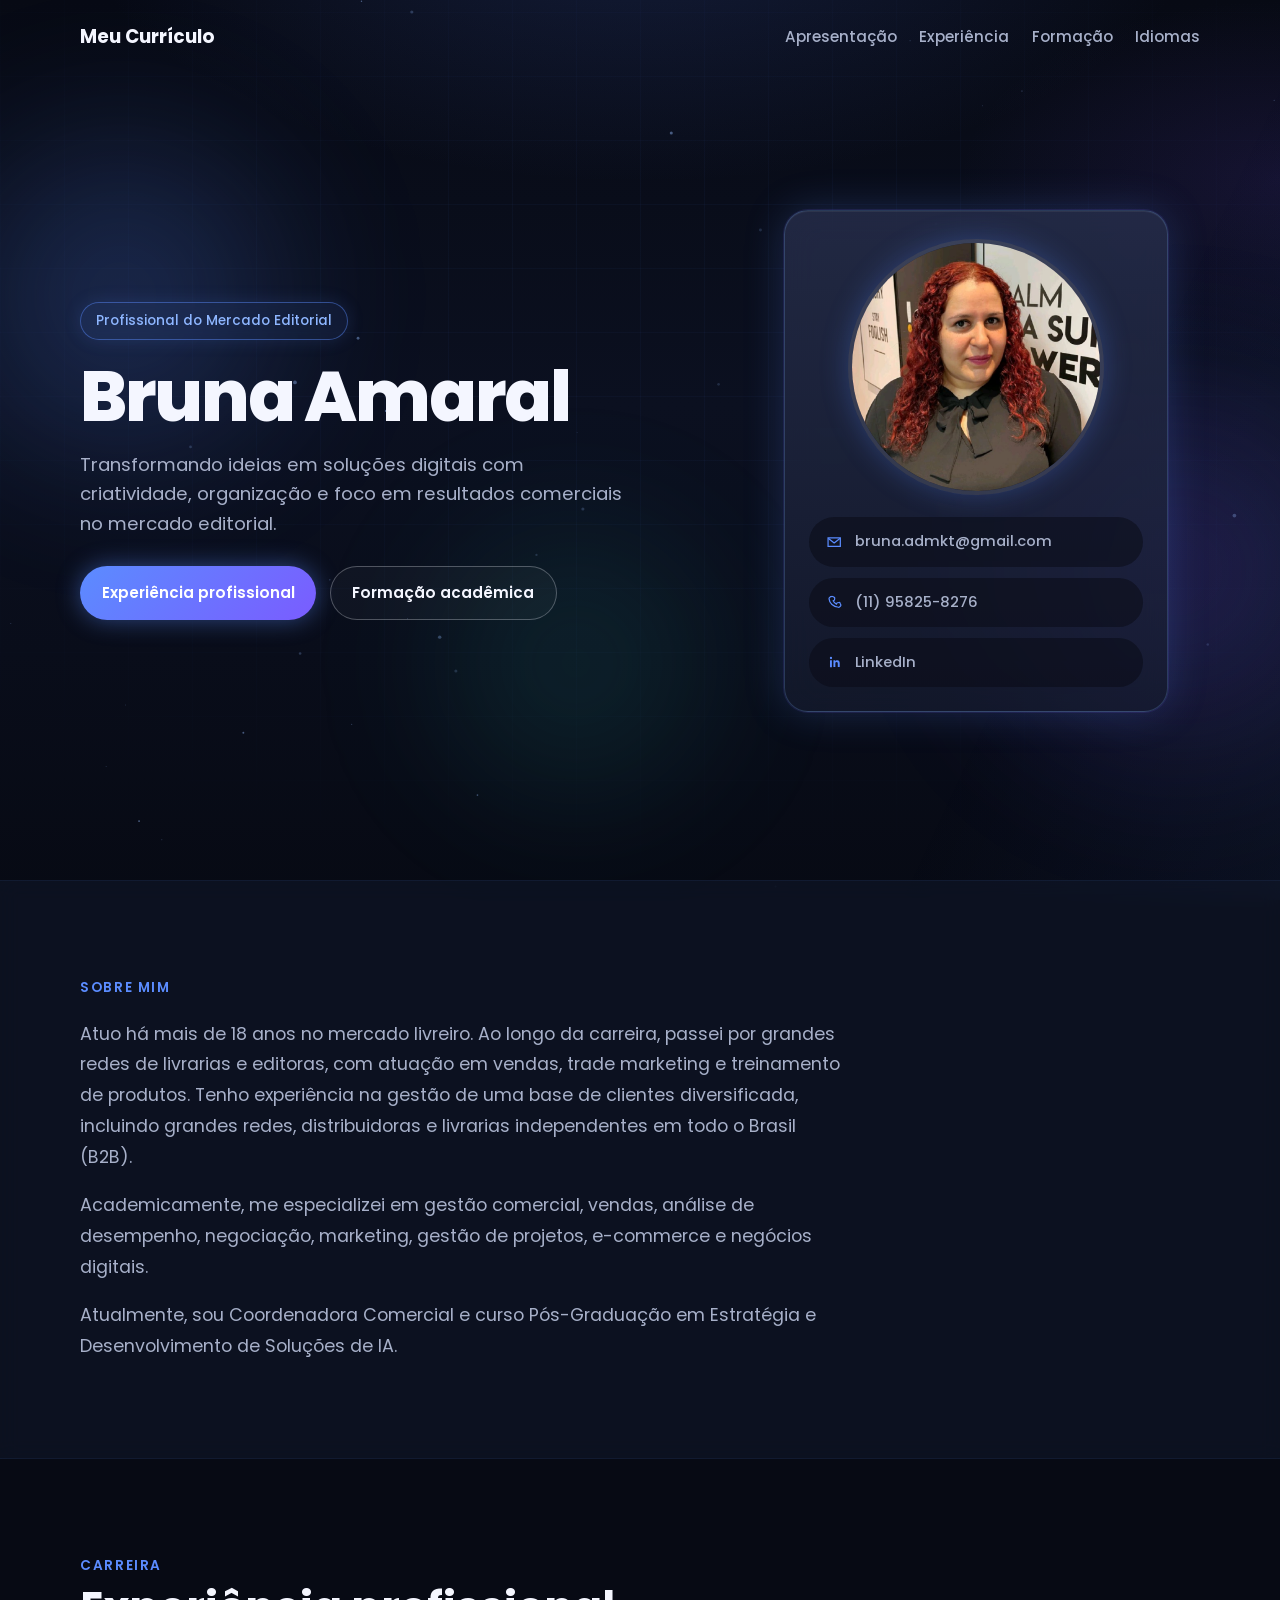
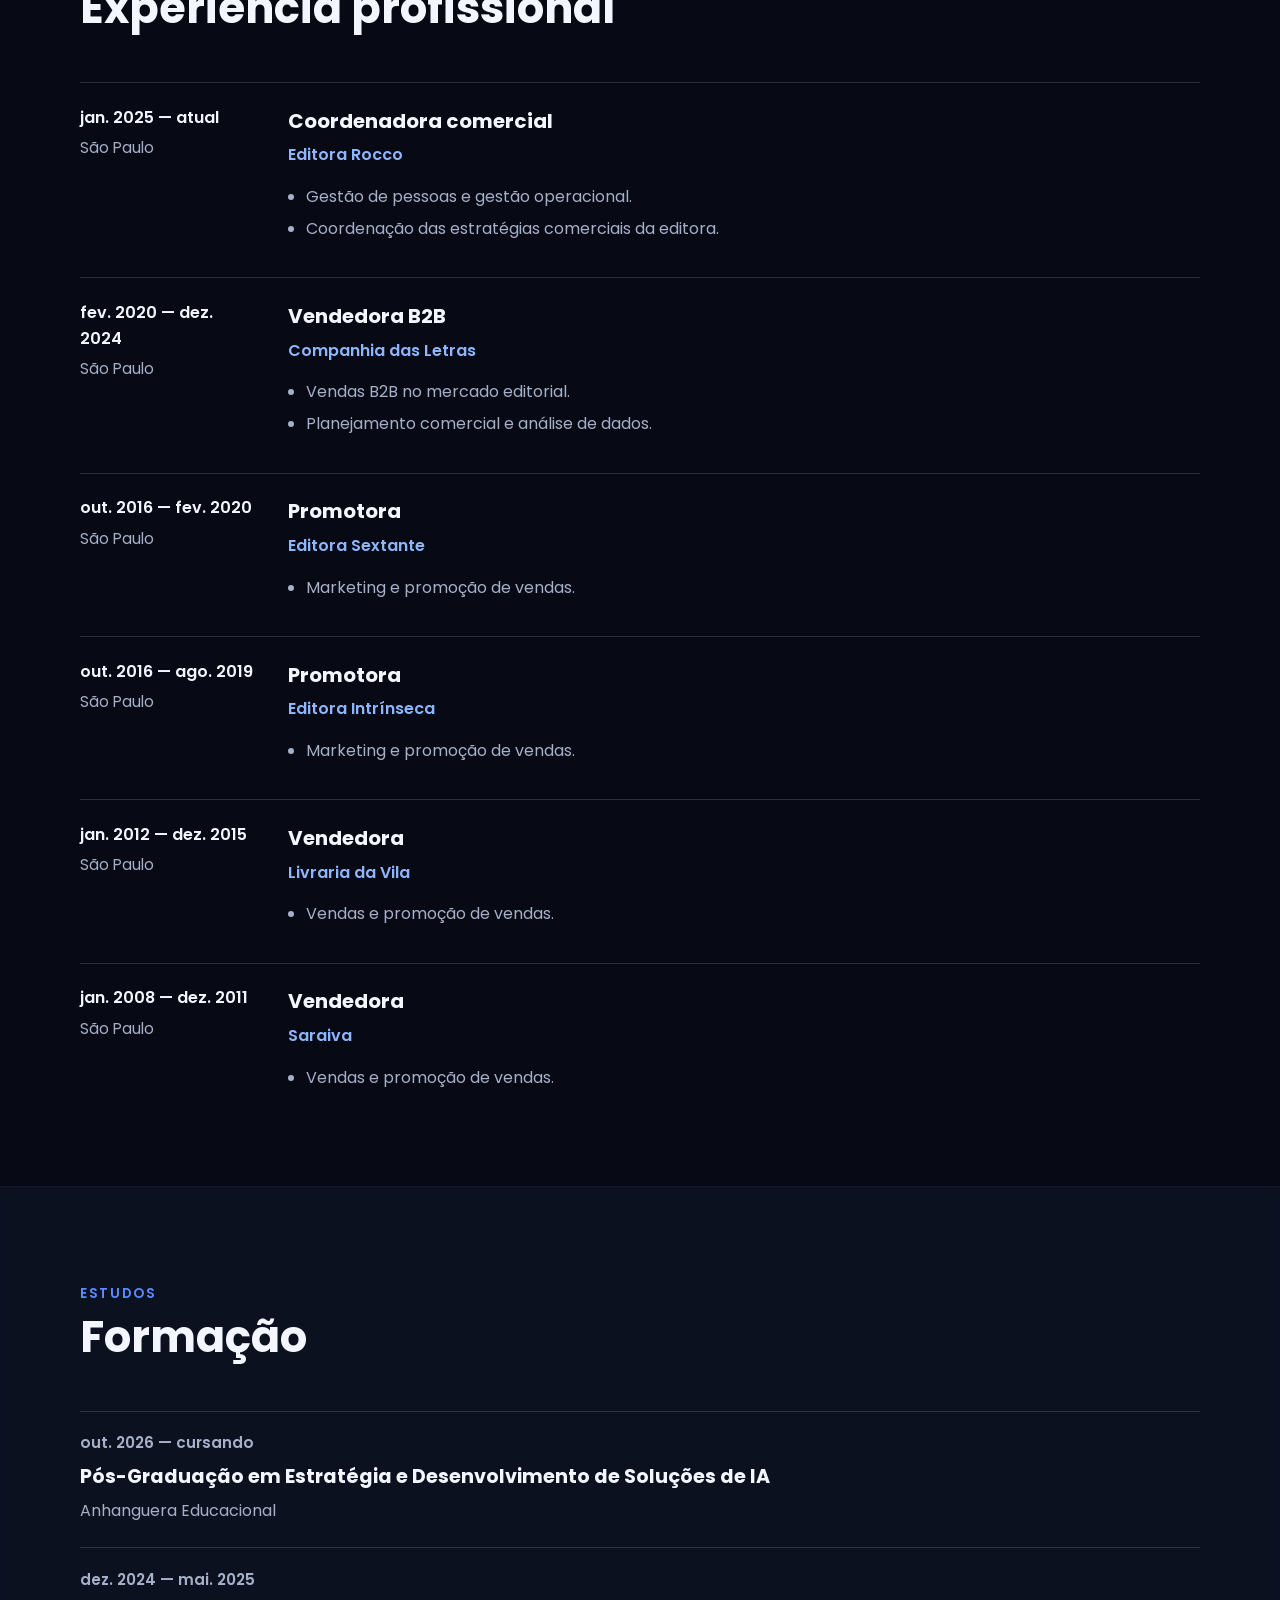
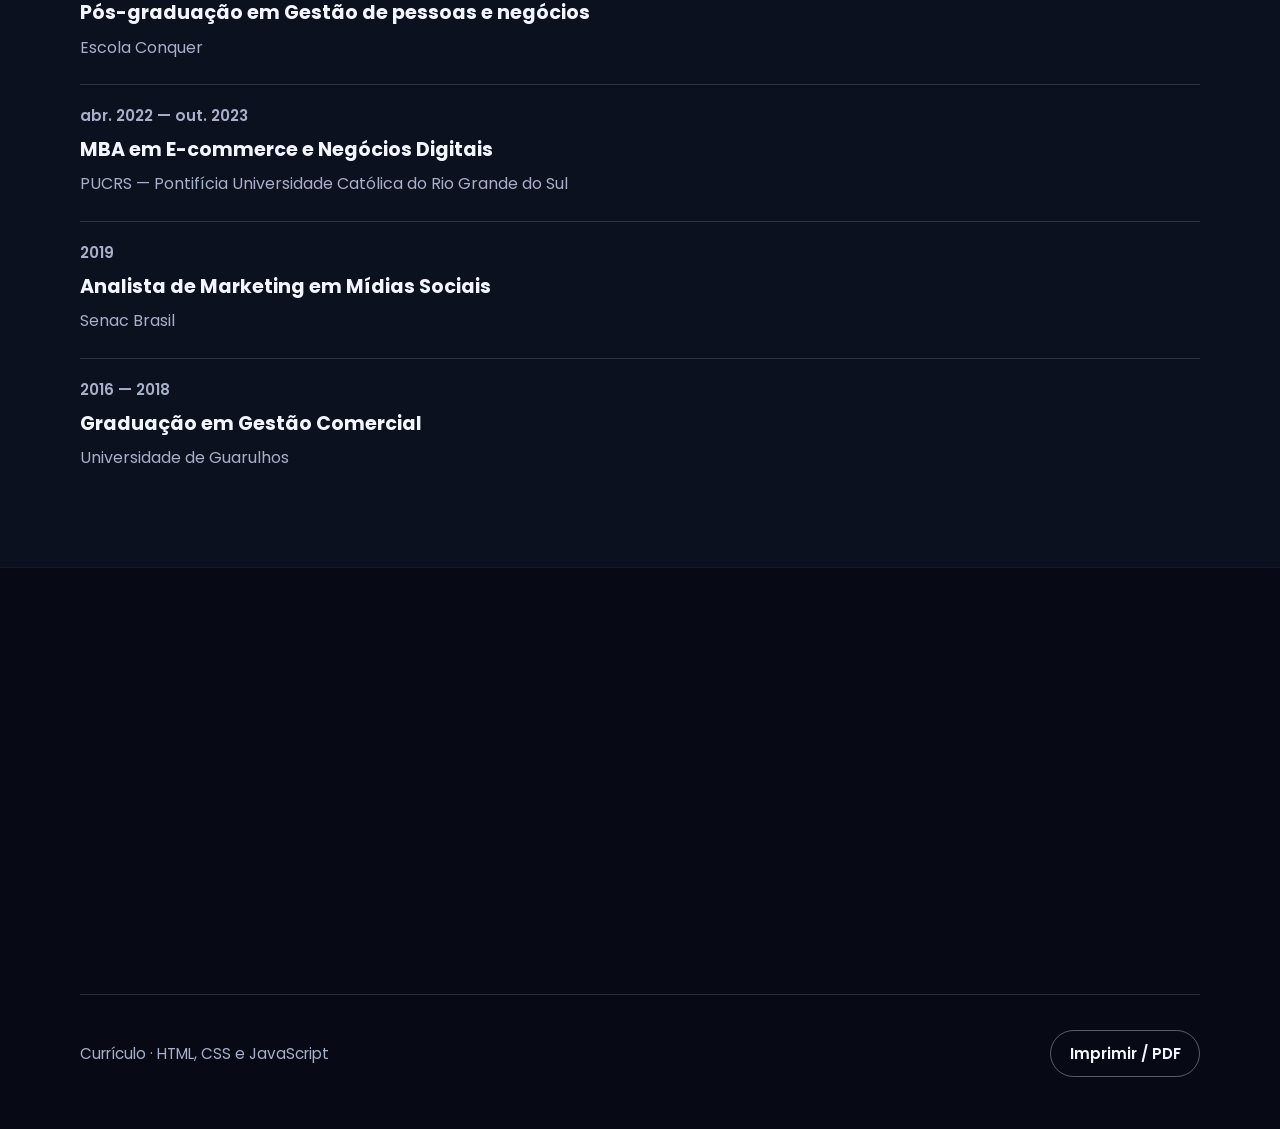
==== index.html @ e8b66f81 "Add Bruna Amaral commercial editorial CV as a responsive web page. Includes profile hero, about, exp" ====
<!DOCTYPE html>
<html lang="pt-BR">
  <head>
    <meta charset="UTF-8" />
    <meta name="viewport" content="width=device-width, initial-scale=1.0" />
    <title>Bruna Amaral | Currículo</title>
    <link rel="preconnect" href="https://fonts.googleapis.com" />
    <link rel="preconnect" href="https://fonts.gstatic.com" crossorigin />
    <link
      href="https://fonts.googleapis.com/css2?family=Poppins:wght@400;500;600;700;800&display=swap"
      rel="stylesheet"
    />
    <link rel="stylesheet" href="styles.css" />
  </head>
  <body>
    <div class="bg-fx" aria-hidden="true">
      <div class="bg-fx__grid"></div>
      <div class="bg-fx__glow bg-fx__glow--a"></div>
      <div class="bg-fx__glow bg-fx__glow--b"></div>
      <div class="bg-fx__glow bg-fx__glow--c"></div>
      <div class="bg-fx__beam"></div>
      <canvas class="bg-fx__particles" id="bg-particles"></canvas>
    </div>

    <header class="topbar">
      <a class="topbar__brand" href="#inicio">Meu Currículo</a>
      <nav class="topbar__nav" aria-label="Seções">
        <a href="#apresentacao">Apresentação</a>
        <a href="#experiencia">Experiência</a>
        <a href="#formacao">Formação</a>
        <a href="#idiomas">Idiomas</a>
      </nav>
    </header>

    <section class="hero" id="inicio">
      <div class="hero__intro">
        <p class="hero__badge">Profissional do Mercado Editorial</p>
        <h1 class="hero__name">Bruna Amaral</h1>
        <p class="hero__phrase">
          Transformando ideias em soluções digitais com criatividade,
          organização e foco em resultados comerciais no mercado editorial.
        </p>
        <div class="hero__actions">
          <a class="btn btn--primary" href="#experiencia">Experiência profissional</a>
          <a class="btn btn--ghost" href="#formacao">Formação acadêmica</a>
        </div>
      </div>

      <aside class="profile-card">
        <div class="profile-card__photo">
          <img src="Foto perfil.png" alt="Foto de Bruna Amaral" />
        </div>
        <ul class="profile-card__contacts">
          <li>
            <a href="mailto:bruna.admkt@gmail.com">
              <span class="icon" aria-hidden="true">
                <svg viewBox="0 0 24 24" fill="none">
                  <path
                    d="M4 6.5h16v11H4v-11Z"
                    stroke="currentColor"
                    stroke-width="1.6"
                  />
                  <path
                    d="m5 7.5 7 5.5 7-5.5"
                    stroke="currentColor"
                    stroke-width="1.6"
                    stroke-linecap="round"
                    stroke-linejoin="round"
                  />
                </svg>
              </span>
              bruna.admkt@gmail.com
            </a>
          </li>
          <li>
            <a href="tel:+5511958258276">
              <span class="icon" aria-hidden="true">
                <svg viewBox="0 0 24 24" fill="none">
                  <path
                    d="M8.2 4.8c.4-.4 1-.5 1.5-.3l2.1.9c.6.2 1 .8.9 1.4l-.3 2a1.2 1.2 0 0 1-.7.9l-1.1.4a9.8 9.8 0 0 0 4.4 4.4l.4-1.1c.2-.4.5-.6.9-.7l2-.3c.6-.1 1.2.3 1.4.9l.9 2.1c.2.5.1 1.1-.3 1.5l-1.2 1.2c-.4.4-1 .6-1.6.5C10.8 18.2 5.8 13.2 5.3 7.6c-.1-.6.1-1.2.5-1.6l1.4-1.2Z"
                    stroke="currentColor"
                    stroke-width="1.6"
                    stroke-linejoin="round"
                  />
                </svg>
              </span>
              (11) 95825-8276
            </a>
          </li>
          <li>
            <a
              href="https://www.linkedin.com/in/bruna-amaral-admkt/"
              target="_blank"
              rel="noopener noreferrer"
            >
              <span class="icon" aria-hidden="true">
                <svg viewBox="0 0 24 24" fill="currentColor">
                  <path
                    d="M6.5 9.5H9v9H6.5v-9ZM7.8 5a1.5 1.5 0 1 1 0 3 1.5 1.5 0 0 1 0-3ZM11 9.5h2.4v1.2h.1c.3-.6 1.2-1.3 2.5-1.3 2.7 0 3.2 1.8 3.2 4.1v4.9H16.7v-4.4c0-1 0-2.4-1.5-2.4s-1.7 1.1-1.7 2.3v4.5H11v-9Z"
                  />
                </svg>
              </span>
              LinkedIn
            </a>
          </li>
        </ul>
      </aside>
    </section>

    <main>
      <section class="section section--alt" id="apresentacao" data-reveal>
        <div class="section__inner">
          <p class="section__label">Sobre mim</p>
          <div class="about">
            <p>
              Atuo há mais de 18 anos no mercado livreiro. Ao longo da carreira,
              passei por grandes redes de livrarias e editoras, com atuação em
              vendas, trade marketing e treinamento de produtos. Tenho experiência
              na gestão de uma base de clientes diversificada, incluindo grandes
              redes, distribuidoras e livrarias independentes em todo o Brasil (B2B).
            </p>
            <p>
              Academicamente, me especializei em gestão comercial, vendas, análise
              de desempenho, negociação, marketing, gestão de projetos, e-commerce
              e negócios digitais.
            </p>
            <p>
              Atualmente, sou Coordenadora Comercial e curso Pós-Graduação em
              Estratégia e Desenvolvimento de Soluções de IA.
            </p>
          </div>
        </div>
      </section>

      <section class="section" id="experiencia" data-reveal>
        <div class="section__inner">
          <p class="section__label">Carreira</p>
          <h2 class="section__title">Experiência profissional</h2>

          <div class="timeline">
            <article class="job">
              <div class="job__meta">
                <time datetime="2025-01">jan. 2025 — atual</time>
                <p>São Paulo</p>
              </div>
              <div class="job__body">
                <h3>Coordenadora comercial</h3>
                <p class="job__company">Editora Rocco</p>
                <ul>
                  <li>Gestão de pessoas e gestão operacional.</li>
                  <li>Coordenação das estratégias comerciais da editora.</li>
                </ul>
              </div>
            </article>

            <article class="job">
              <div class="job__meta">
                <time datetime="2020-02">fev. 2020 — dez. 2024</time>
                <p>São Paulo</p>
              </div>
              <div class="job__body">
                <h3>Vendedora B2B</h3>
                <p class="job__company">Companhia das Letras</p>
                <ul>
                  <li>Vendas B2B no mercado editorial.</li>
                  <li>Planejamento comercial e análise de dados.</li>
                </ul>
              </div>
            </article>

            <article class="job">
              <div class="job__meta">
                <time datetime="2016-10">out. 2016 — fev. 2020</time>
                <p>São Paulo</p>
              </div>
              <div class="job__body">
                <h3>Promotora</h3>
                <p class="job__company">Editora Sextante</p>
                <ul>
                  <li>Marketing e promoção de vendas.</li>
                </ul>
              </div>
            </article>

            <article class="job">
              <div class="job__meta">
                <time datetime="2016-10">out. 2016 — ago. 2019</time>
                <p>São Paulo</p>
              </div>
              <div class="job__body">
                <h3>Promotora</h3>
                <p class="job__company">Editora Intrínseca</p>
                <ul>
                  <li>Marketing e promoção de vendas.</li>
                </ul>
              </div>
            </article>

            <article class="job">
              <div class="job__meta">
                <time datetime="2012-01">jan. 2012 — dez. 2015</time>
                <p>São Paulo</p>
              </div>
              <div class="job__body">
                <h3>Vendedora</h3>
                <p class="job__company">Livraria da Vila</p>
                <ul>
                  <li>Vendas e promoção de vendas.</li>
                </ul>
              </div>
            </article>

            <article class="job">
              <div class="job__meta">
                <time datetime="2008-01">jan. 2008 — dez. 2011</time>
                <p>São Paulo</p>
              </div>
              <div class="job__body">
                <h3>Vendedora</h3>
                <p class="job__company">Saraiva</p>
                <ul>
                  <li>Vendas e promoção de vendas.</li>
                </ul>
              </div>
            </article>
          </div>
        </div>
      </section>

      <section class="section section--alt" id="formacao" data-reveal>
        <div class="section__inner">
          <p class="section__label">Estudos</p>
          <h2 class="section__title">Formação</h2>

          <div class="education">
            <article class="edu">
              <time datetime="2026-10">out. 2026 — cursando</time>
              <h3>Pós-Graduação em Estratégia e Desenvolvimento de Soluções de IA</h3>
              <p>Anhanguera Educacional</p>
            </article>

            <article class="edu">
              <time datetime="2024-12">dez. 2024 — mai. 2025</time>
              <h3>Pós-graduação em Gestão de pessoas e negócios</h3>
              <p>Escola Conquer</p>
            </article>

            <article class="edu">
              <time datetime="2022-04">abr. 2022 — out. 2023</time>
              <h3>MBA em E-commerce e Negócios Digitais</h3>
              <p>PUCRS — Pontifícia Universidade Católica do Rio Grande do Sul</p>
            </article>

            <article class="edu">
              <time datetime="2019">2019</time>
              <h3>Analista de Marketing em Mídias Sociais</h3>
              <p>Senac Brasil</p>
            </article>

            <article class="edu">
              <time datetime="2016">2016 — 2018</time>
              <h3>Graduação em Gestão Comercial</h3>
              <p>Universidade de Guarulhos</p>
            </article>
          </div>
        </div>
      </section>

      <section class="section" id="idiomas" data-reveal>
        <div class="section__inner">
          <p class="section__label">Comunicação</p>
          <h2 class="section__title">Idiomas</h2>

          <ul class="languages">
            <li>
              <span class="languages__name">Português</span>
              <span class="languages__level">Nativo</span>
              <div class="languages__bar" style="--level: 100%"></div>
            </li>
            <li>
              <span class="languages__name">Inglês</span>
              <span class="languages__level">Intermediário</span>
              <div class="languages__bar" style="--level: 55%"></div>
            </li>
          </ul>
        </div>
      </section>
    </main>

    <footer class="footer">
      <p>Currículo · HTML, CSS e JavaScript</p>
      <button type="button" class="footer__print" id="print-cv">
        Imprimir / PDF
      </button>
    </footer>

    <script src="script.js"></script>
  </body>
</html>
---- styles.css ----
:root {
  --bg: #070a14;
  --bg-soft: rgba(18, 24, 42, 0.55);
  --card: #1c2238;
  --card-soft: #242b44;
  --text: #f4f6ff;
  --muted: #a7b0c9;
  --line: rgba(167, 176, 201, 0.22);
  --accent: #5b8cff;
  --accent-2: #7a5cff;
  --accent-3: #36e0d0;
  --glow: rgba(91, 140, 255, 0.45);
  --font: "Poppins", sans-serif;
  --space: clamp(1.25rem, 3vw, 2.5rem);
  --max: 70rem;
}

*,
*::before,
*::after {
  box-sizing: border-box;
}

html {
  scroll-behavior: smooth;
}

body {
  margin: 0;
  position: relative;
  isolation: isolate;
  font-family: var(--font);
  color: var(--text);
  background: var(--bg);
  line-height: 1.6;
  overflow-x: hidden;
}

/* —— Futuristic background —— */
.bg-fx {
  position: fixed;
  inset: 0;
  z-index: -1;
  pointer-events: none;
  overflow: hidden;
  background:
    radial-gradient(ellipse 80% 55% at 50% -10%, rgba(55, 80, 160, 0.28), transparent 55%),
    radial-gradient(ellipse 50% 40% at 100% 20%, rgba(80, 50, 160, 0.18), transparent 50%),
    linear-gradient(180deg, #070a14 0%, #0b1020 45%, #070a14 100%);
}

.bg-fx__grid {
  position: absolute;
  inset: -20%;
  background-image:
    linear-gradient(rgba(91, 140, 255, 0.07) 1px, transparent 1px),
    linear-gradient(90deg, rgba(91, 140, 255, 0.07) 1px, transparent 1px);
  background-size: 64px 64px;
  mask-image: radial-gradient(ellipse 70% 60% at 50% 40%, #000 20%, transparent 75%);
  animation: grid-drift 42s linear infinite;
  opacity: 0.55;
}

.bg-fx__glow {
  position: absolute;
  border-radius: 50%;
  filter: blur(70px);
  opacity: 0.55;
  will-change: transform;
}

.bg-fx__glow--a {
  width: min(42vw, 28rem);
  height: min(42vw, 28rem);
  top: 8%;
  left: -8%;
  background: radial-gradient(circle, rgba(91, 140, 255, 0.55), transparent 70%);
  animation: orb-a 22s ease-in-out infinite;
}

.bg-fx__glow--b {
  width: min(48vw, 32rem);
  height: min(48vw, 32rem);
  top: 35%;
  right: -12%;
  background: radial-gradient(circle, rgba(122, 92, 255, 0.45), transparent 70%);
  animation: orb-b 28s ease-in-out infinite;
}

.bg-fx__glow--c {
  width: min(36vw, 24rem);
  height: min(36vw, 24rem);
  bottom: 5%;
  left: 30%;
  background: radial-gradient(circle, rgba(54, 224, 208, 0.28), transparent 70%);
  animation: orb-c 24s ease-in-out infinite;
}

.bg-fx__beam {
  position: absolute;
  inset: 0;
  background: linear-gradient(
    115deg,
    transparent 35%,
    rgba(91, 140, 255, 0.07) 48%,
    transparent 58%
  );
  background-size: 220% 220%;
  animation: beam-sweep 16s ease-in-out infinite;
}

.bg-fx__particles {
  position: absolute;
  inset: 0;
  width: 100%;
  height: 100%;
}

@keyframes grid-drift {
  from {
    transform: translate3d(0, 0, 0);
  }
  to {
    transform: translate3d(64px, 64px, 0);
  }
}

@keyframes orb-a {
  0%,
  100% {
    transform: translate3d(0, 0, 0) scale(1);
  }
  50% {
    transform: translate3d(8vw, 10vh, 0) scale(1.12);
  }
}

@keyframes orb-b {
  0%,
  100% {
    transform: translate3d(0, 0, 0) scale(1);
  }
  50% {
    transform: translate3d(-6vw, -8vh, 0) scale(1.08);
  }
}

@keyframes orb-c {
  0%,
  100% {
    transform: translate3d(0, 0, 0);
  }
  50% {
    transform: translate3d(5vw, -6vh, 0);
  }
}

@keyframes beam-sweep {
  0%,
  100% {
    background-position: 0% 50%;
    opacity: 0.35;
  }
  50% {
    background-position: 100% 50%;
    opacity: 0.7;
  }
}

@media (prefers-reduced-motion: reduce) {
  .bg-fx__grid,
  .bg-fx__glow,
  .bg-fx__beam {
    animation: none;
  }
}

img {
  display: block;
  max-width: 100%;
}

a {
  color: inherit;
  text-decoration: none;
}

/* —— Top bar —— */
.topbar {
  position: relative;
  z-index: 2;
  width: min(100% - 2 * var(--space), var(--max));
  margin: 0 auto;
  padding: 1.4rem 0 0.5rem;
  display: flex;
  align-items: center;
  justify-content: space-between;
  gap: 1rem;
}

.topbar__brand {
  font-weight: 700;
  font-size: 1.15rem;
}

.topbar__nav {
  display: flex;
  flex-wrap: wrap;
  gap: 0.85rem 1.4rem;
  color: var(--muted);
  font-size: 0.95rem;
  font-weight: 500;
}

.topbar__nav a:hover {
  color: var(--text);
}

/* —— Hero —— */
.hero {
  width: min(100% - 2 * var(--space), var(--max));
  margin: 0 auto;
  min-height: calc(100svh - 5rem);
  display: grid;
  align-items: center;
  gap: clamp(2rem, 5vw, 4rem);
  padding: clamp(2rem, 6vh, 4rem) 0 clamp(3rem, 8vh, 5rem);
}

@media (min-width: 900px) {
  .hero {
    grid-template-columns: 1.15fr 0.85fr;
  }
}

.hero__badge {
  display: inline-flex;
  margin: 0 0 1.25rem;
  padding: 0.45rem 0.95rem;
  border: 1px solid rgba(91, 140, 255, 0.45);
  border-radius: 999px;
  color: #8eb6ff;
  font-size: 0.85rem;
  font-weight: 500;
  background: rgba(91, 140, 255, 0.08);
  box-shadow: 0 0 18px rgba(91, 140, 255, 0.15);
  backdrop-filter: blur(8px);
}

.hero__name {
  margin: 0 0 1rem;
  font-size: clamp(2.6rem, 6vw, 4.4rem);
  font-weight: 800;
  line-height: 1.05;
  letter-spacing: -0.03em;
}

.hero__phrase {
  margin: 0 0 1.75rem;
  max-width: 34rem;
  color: var(--muted);
  font-size: clamp(1rem, 1.6vw, 1.15rem);
}

.hero__actions {
  display: flex;
  flex-wrap: wrap;
  gap: 0.85rem;
}

.btn {
  display: inline-flex;
  align-items: center;
  justify-content: center;
  padding: 0.85rem 1.35rem;
  border-radius: 999px;
  font-weight: 600;
  font-size: 0.95rem;
  transition: transform 0.2s ease, box-shadow 0.2s ease, background 0.2s ease;
}

.btn--primary {
  color: #fff;
  background: linear-gradient(135deg, var(--accent), var(--accent-2));
  box-shadow: 0 0 24px var(--glow);
}

.btn--primary:hover {
  transform: translateY(-2px);
  box-shadow: 0 0 32px rgba(91, 140, 255, 0.65);
}

.btn--ghost {
  border: 1px solid rgba(244, 246, 255, 0.28);
  background: rgba(255, 255, 255, 0.03);
  color: var(--text);
}

.btn--ghost:hover {
  background: rgba(255, 255, 255, 0.08);
}

/* —— Profile card —— */
.profile-card {
  justify-self: center;
  width: min(100%, 24rem);
  padding: 1.75rem 1.5rem 1.5rem;
  border-radius: 1.5rem;
  background: linear-gradient(
    180deg,
    rgba(40, 48, 78, 0.78),
    rgba(22, 28, 48, 0.72)
  );
  border: 1px solid rgba(122, 180, 255, 0.22);
  box-shadow:
    0 0 0 1px rgba(122, 92, 255, 0.12),
    0 0 40px rgba(91, 140, 255, 0.22),
    inset 0 1px 0 rgba(255, 255, 255, 0.06);
  backdrop-filter: blur(16px);
  animation: card-in 0.9s ease both;
}

.profile-card__photo {
  width: min(78%, 16rem);
  aspect-ratio: 1;
  margin: 0 auto 1.4rem;
  border-radius: 50%;
  overflow: hidden;
  border: 4px solid rgba(244, 246, 255, 0.12);
  box-shadow: 0 0 28px rgba(91, 140, 255, 0.28);
}

.profile-card__photo img {
  width: 100%;
  height: 100%;
  object-fit: cover;
  object-position: center 15%;
}

.profile-card__contacts {
  list-style: none;
  margin: 0;
  padding: 0;
  display: grid;
  gap: 0.7rem;
}

.profile-card__contacts a {
  display: flex;
  align-items: center;
  gap: 0.75rem;
  padding: 0.8rem 1rem;
  border-radius: 999px;
  background: rgba(10, 12, 22, 0.55);
  color: var(--muted);
  font-size: 0.92rem;
  font-weight: 500;
  transition: color 0.2s ease, background 0.2s ease;
}

.profile-card__contacts a:hover {
  color: var(--text);
  background: rgba(10, 12, 22, 0.8);
}

.icon {
  width: 1.15rem;
  height: 1.15rem;
  flex-shrink: 0;
  color: var(--accent);
}

.icon svg {
  width: 100%;
  height: 100%;
  display: block;
}

/* —— Sections —— */
.section {
  padding: clamp(3.5rem, 8vw, 6rem) 0;
}

.section--alt {
  background: var(--bg-soft);
  backdrop-filter: blur(10px);
  border-block: 1px solid rgba(91, 140, 255, 0.08);
}

.section__inner {
  width: min(100% - 2 * var(--space), var(--max));
  margin: 0 auto;
}

.section__label {
  margin: 0 0 0.5rem;
  color: var(--accent);
  font-size: 0.85rem;
  font-weight: 600;
  letter-spacing: 0.12em;
  text-transform: uppercase;
}

.section__title {
  margin: 0 0 clamp(2rem, 5vw, 3rem);
  font-size: clamp(1.9rem, 4vw, 2.7rem);
  font-weight: 700;
  line-height: 1.15;
}

[data-reveal] {
  opacity: 0;
  transform: translateY(1.25rem);
  transition: opacity 0.8s ease, transform 0.8s ease;
}

[data-reveal].is-visible {
  opacity: 1;
  transform: none;
}

/* —— About —— */
.about {
  display: grid;
  gap: 1.1rem;
  max-width: 48rem;
  margin-top: 1.25rem;
}

.about p {
  margin: 0;
  color: var(--muted);
  font-size: clamp(1rem, 1.5vw, 1.1rem);
  line-height: 1.75;
}

/* —— Experience —— */
.timeline {
  display: grid;
  gap: clamp(1.5rem, 4vw, 2.25rem);
}

.job {
  display: grid;
  gap: 1rem 2rem;
  padding: 1.35rem 0 0;
  border-top: 1px solid var(--line);
}

@media (min-width: 768px) {
  .job {
    grid-template-columns: 11rem 1fr;
  }
}

.job__meta time {
  display: block;
  font-weight: 600;
}

.job__meta p {
  margin: 0.35rem 0 0;
  color: var(--muted);
  font-size: 0.95rem;
}

.job__body h3 {
  margin: 0;
  font-size: 1.25rem;
  font-weight: 700;
}

.job__company {
  margin: 0.35rem 0 1rem;
  color: #8eb6ff;
  font-weight: 600;
}

.job__body ul {
  margin: 0;
  padding-left: 1.1rem;
  color: var(--muted);
}

.job__body li + li {
  margin-top: 0.4rem;
}

/* —— Education —— */
.education {
  display: grid;
  gap: 1.5rem;
}

.edu {
  padding-top: 1.2rem;
  border-top: 1px solid var(--line);
}

.edu time {
  display: block;
  margin-bottom: 0.4rem;
  color: var(--muted);
  font-size: 0.95rem;
  font-weight: 600;
}

.edu h3 {
  margin: 0 0 0.35rem;
  font-size: 1.2rem;
}

.edu p {
  margin: 0;
  color: var(--muted);
}

/* —— Languages —— */
.languages {
  list-style: none;
  margin: 0;
  padding: 0;
  display: grid;
  gap: 1.4rem;
}

.languages li {
  display: grid;
  grid-template-columns: 1fr auto;
  gap: 0.55rem 1rem;
  align-items: center;
}

.languages__name {
  font-weight: 700;
  font-size: 1.05rem;
}

.languages__level {
  color: var(--muted);
  font-size: 0.95rem;
}

.languages__bar {
  grid-column: 1 / -1;
  height: 0.4rem;
  border-radius: 999px;
  background: rgba(167, 176, 201, 0.18);
  overflow: hidden;
}

.languages__bar::after {
  content: "";
  display: block;
  width: 0;
  height: 100%;
  border-radius: inherit;
  background: linear-gradient(90deg, var(--accent), var(--accent-2));
  transition: width 1s ease 0.2s;
}

.is-visible .languages__bar::after {
  width: var(--level);
}

/* —— Footer —— */
.footer {
  display: flex;
  flex-wrap: wrap;
  gap: 1rem;
  align-items: center;
  justify-content: space-between;
  width: min(100% - 2 * var(--space), var(--max));
  margin: 0 auto;
  padding: 2rem 0 3rem;
  border-top: 1px solid var(--line);
  color: var(--muted);
  font-size: 0.95rem;
}

.footer__print {
  appearance: none;
  border: 1px solid rgba(244, 246, 255, 0.35);
  border-radius: 999px;
  background: transparent;
  color: var(--text);
  font: inherit;
  font-weight: 600;
  padding: 0.65rem 1.15rem;
  cursor: pointer;
  transition: background 0.2s ease, border-color 0.2s ease;
}

.footer__print:hover {
  background: rgba(255, 255, 255, 0.06);
  border-color: rgba(244, 246, 255, 0.55);
}

@keyframes card-in {
  from {
    opacity: 0;
    transform: translateY(1rem) scale(0.98);
  }
  to {
    opacity: 1;
    transform: none;
  }
}

/* —— Print —— */
@media print {
  body {
    background: #fff;
    color: #111;
  }

  .bg-fx,
  .topbar__nav,
  .hero__actions,
  .footer__print {
    display: none;
  }

  .hero,
  .profile-card,
  .section,
  .section--alt,
  .footer {
    background: none;
    box-shadow: none;
    color: #111;
  }

  .hero__phrase,
  .job__meta p,
  .job__body ul,
  .edu p,
  .languages__level,
  .footer,
  .profile-card__contacts a {
    color: #444;
  }

  [data-reveal] {
    opacity: 1;
    transform: none;
  }
}
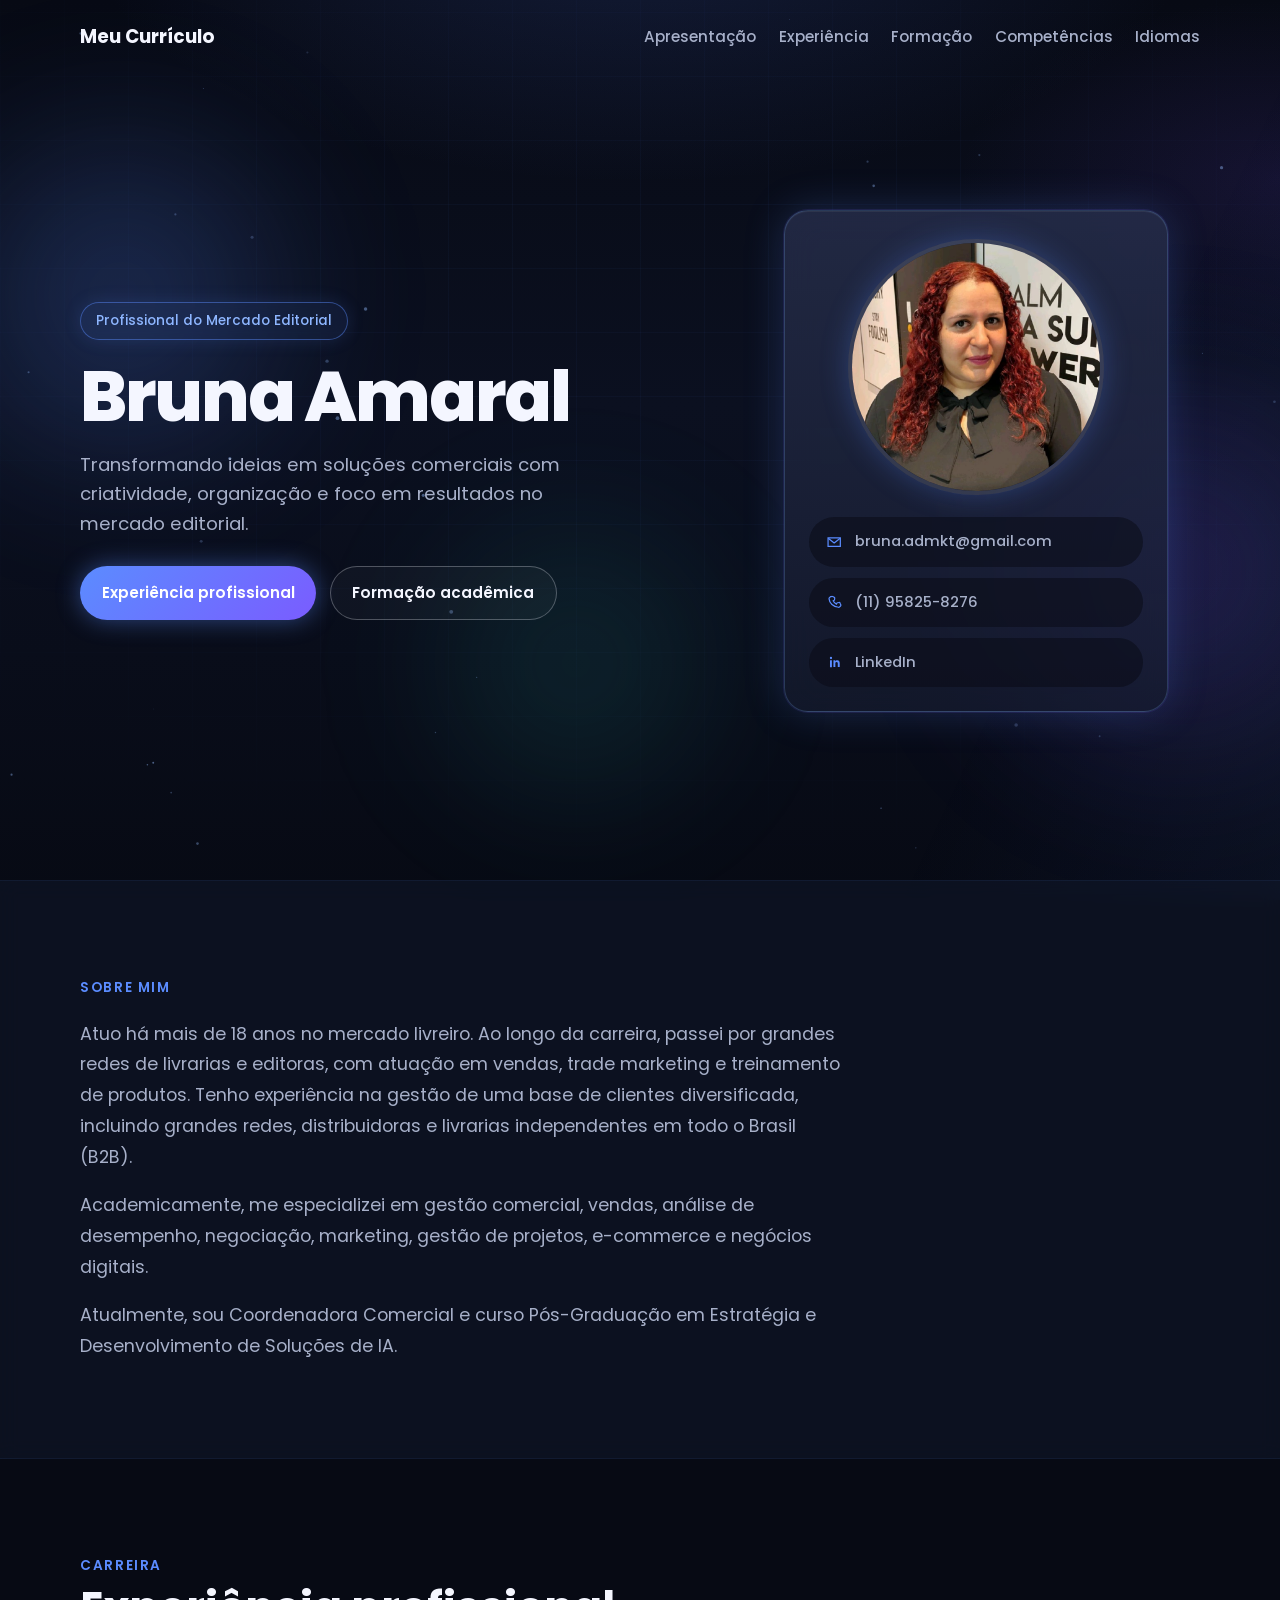
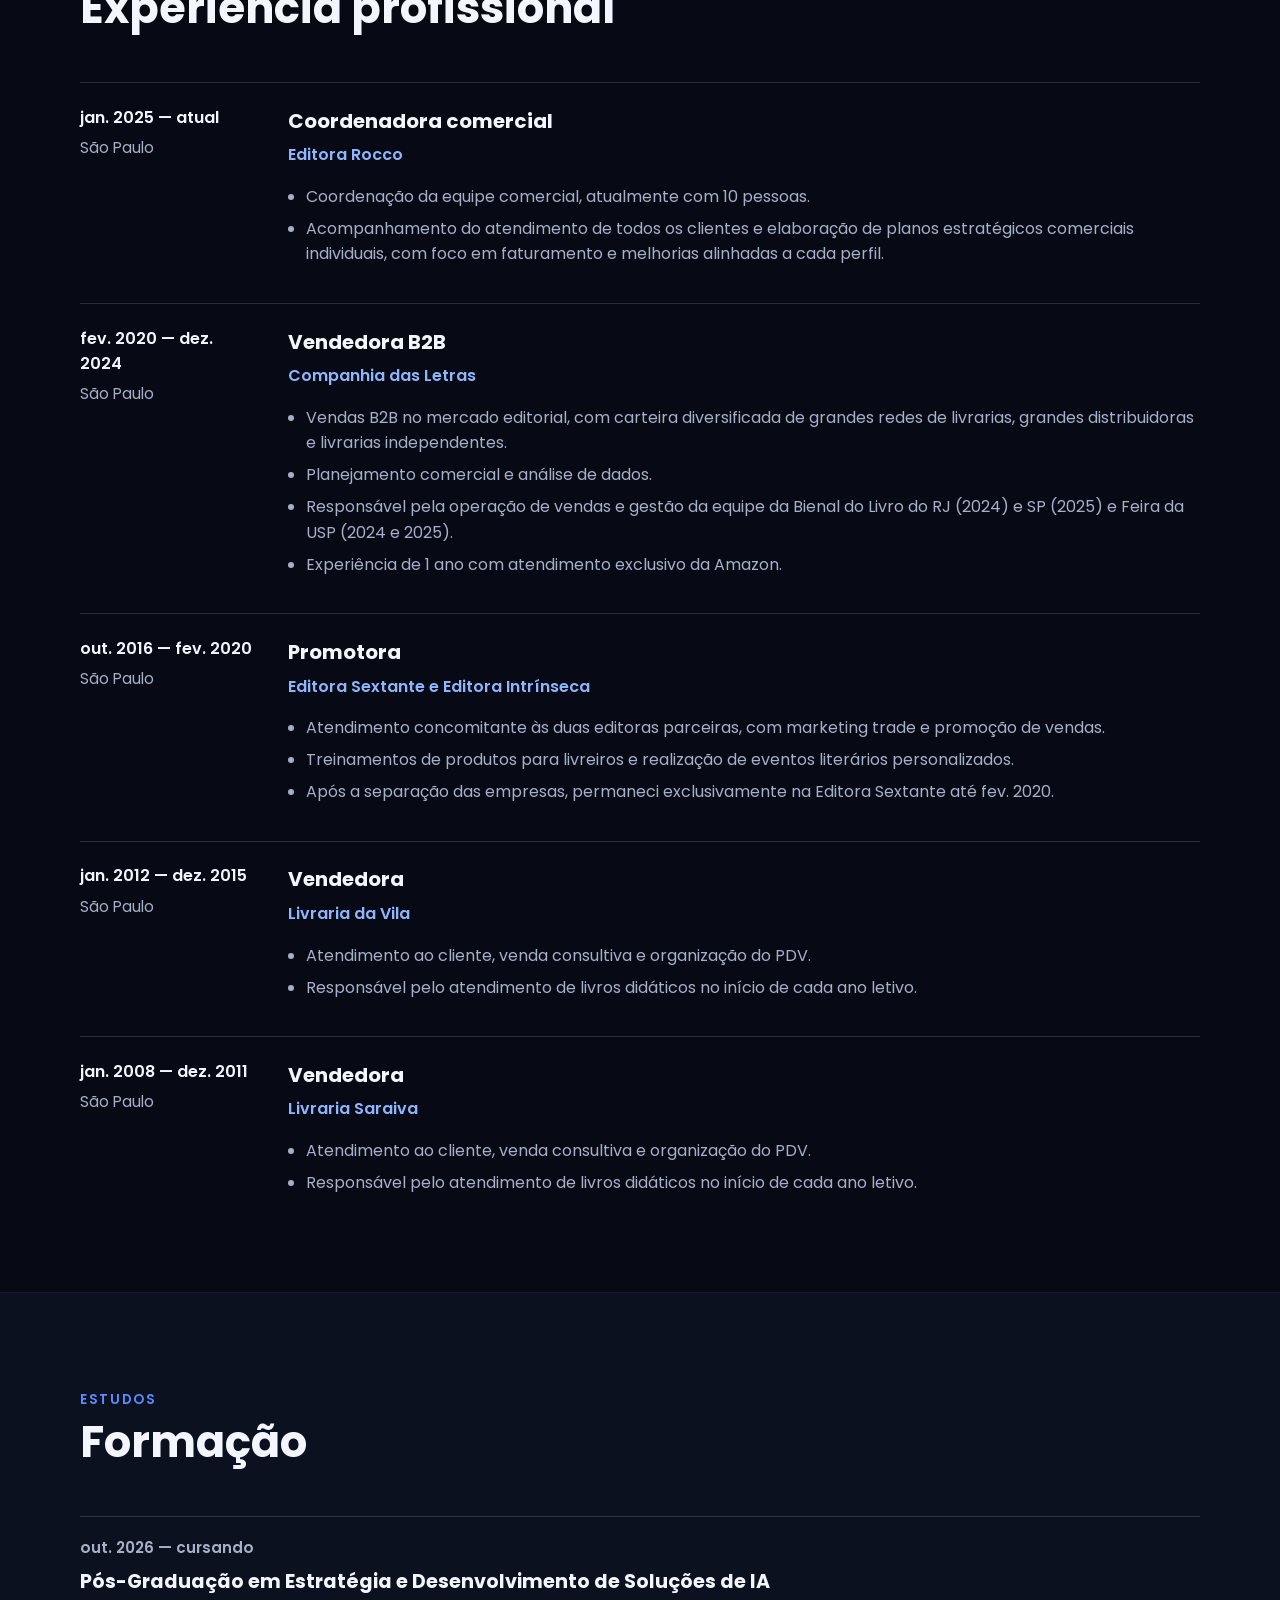
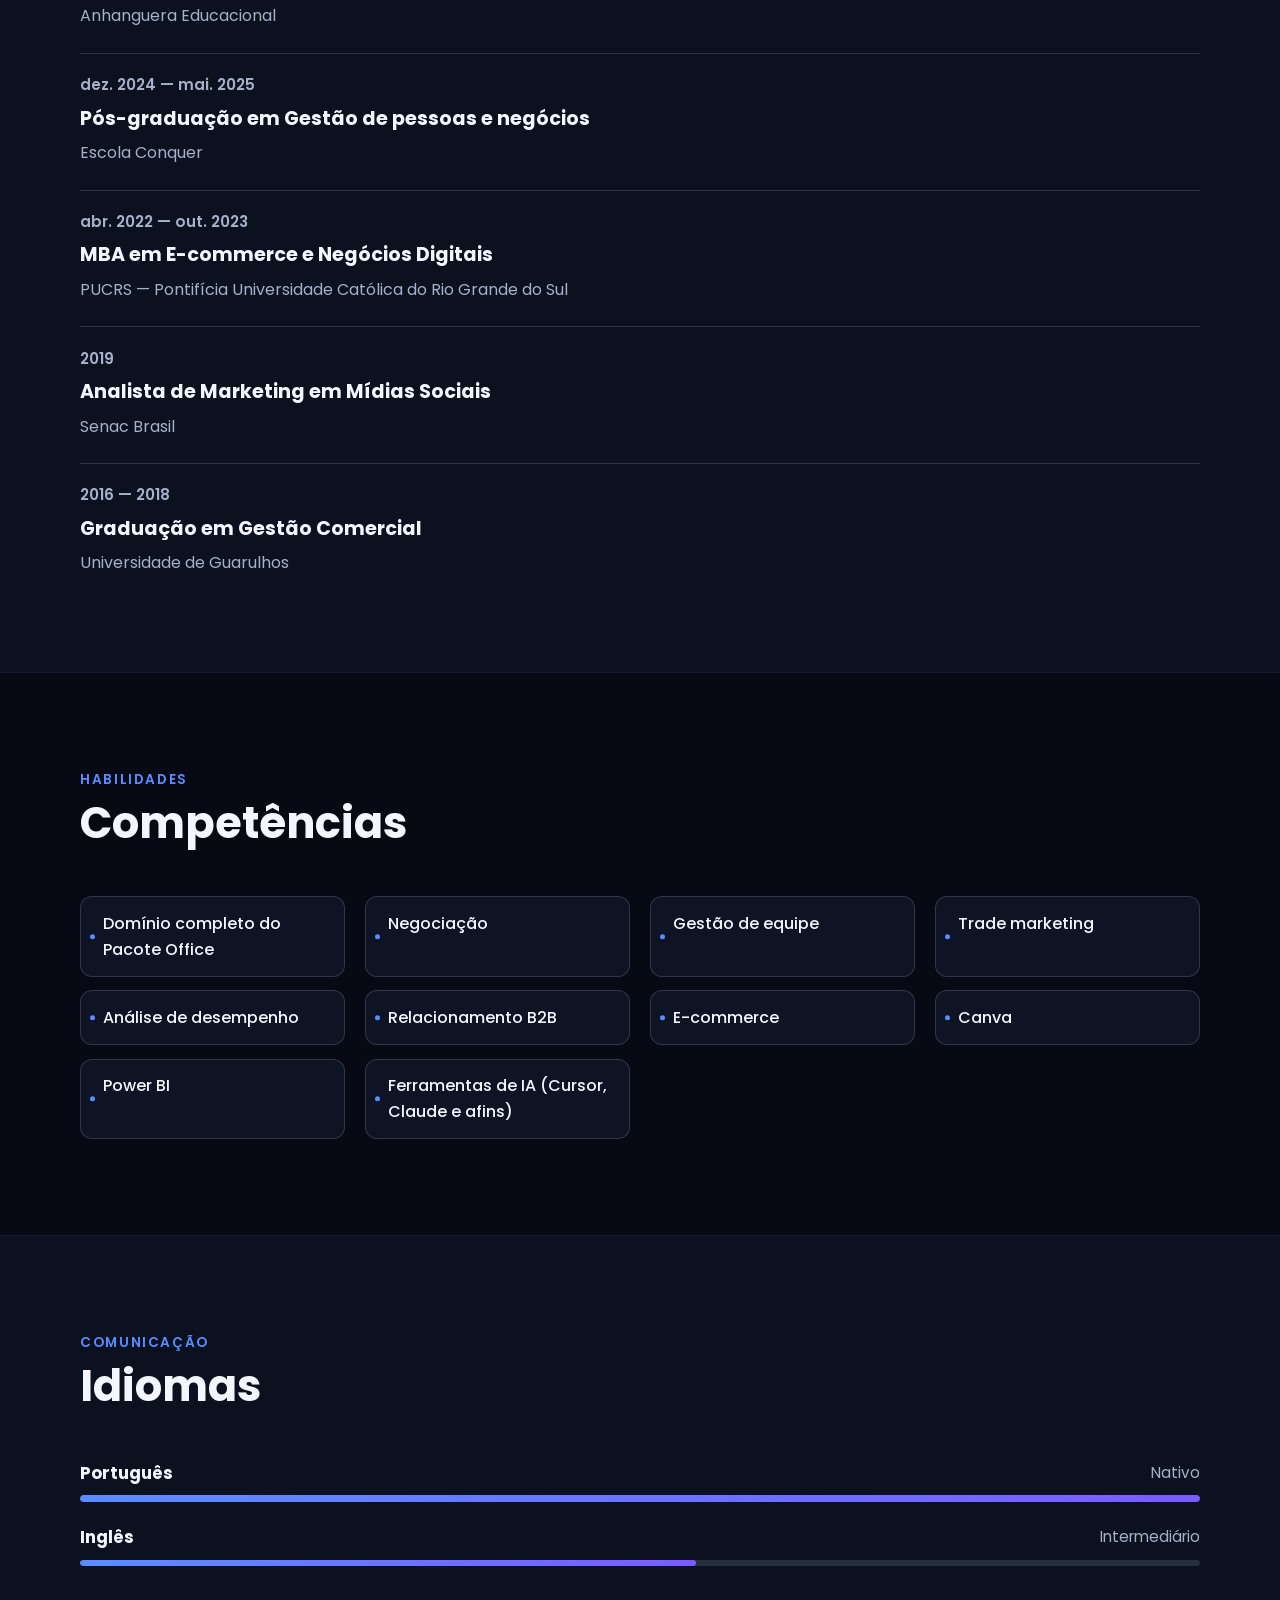
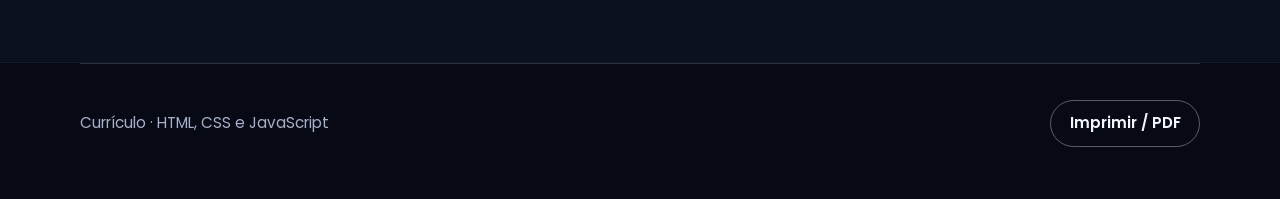
==== commit ed72090e: "Atualizado para Livraria Saraiva. Co-authored-by: Cursor <cursoragent@cursor.com>" ====
--- a/index.html
+++ b/index.html
@@ -28,6 +28,7 @@
         <a href="#apresentacao">Apresentação</a>
         <a href="#experiencia">Experiência</a>
         <a href="#formacao">Formação</a>
+        <a href="#competencias">Competências</a>
         <a href="#idiomas">Idiomas</a>
       </nav>
     </header>
@@ -37,8 +38,8 @@
         <p class="hero__badge">Profissional do Mercado Editorial</p>
         <h1 class="hero__name">Bruna Amaral</h1>
         <p class="hero__phrase">
-          Transformando ideias em soluções digitais com criatividade,
-          organização e foco em resultados comerciais no mercado editorial.
+          Transformando ideias em soluções comerciais com criatividade,
+          organização e foco em resultados no mercado editorial.
         </p>
         <div class="hero__actions">
           <a class="btn btn--primary" href="#experiencia">Experiência profissional</a>
@@ -147,8 +148,8 @@
                 <h3>Coordenadora comercial</h3>
                 <p class="job__company">Editora Rocco</p>
                 <ul>
-                  <li>Gestão de pessoas e gestão operacional.</li>
-                  <li>Coordenação das estratégias comerciais da editora.</li>
+                  <li>Coordenação da equipe comercial, atualmente com 10 pessoas.</li>
+                  <li>Acompanhamento do atendimento de todos os clientes e elaboração de planos estratégicos comerciais individuais, com foco em faturamento e melhorias alinhadas a cada perfil.</li>
                 </ul>
               </div>
             </article>
@@ -162,8 +163,10 @@
                 <h3>Vendedora B2B</h3>
                 <p class="job__company">Companhia das Letras</p>
                 <ul>
-                  <li>Vendas B2B no mercado editorial.</li>
+                  <li>Vendas B2B no mercado editorial, com carteira diversificada de grandes redes de livrarias, grandes distribuidoras e livrarias independentes.</li>
                   <li>Planejamento comercial e análise de dados.</li>
+                  <li>Responsável pela operação de vendas e gestão da equipe da Bienal do Livro do RJ (2024) e SP (2025) e Feira da USP (2024 e 2025).</li>
+                  <li>Experiência de 1 ano com atendimento exclusivo da Amazon.</li>
                 </ul>
               </div>
             </article>
@@ -175,23 +178,11 @@
               </div>
               <div class="job__body">
                 <h3>Promotora</h3>
-                <p class="job__company">Editora Sextante</p>
-                <ul>
-                  <li>Marketing e promoção de vendas.</li>
-                </ul>
-              </div>
-            </article>
-
-            <article class="job">
-              <div class="job__meta">
-                <time datetime="2016-10">out. 2016 — ago. 2019</time>
-                <p>São Paulo</p>
-              </div>
-              <div class="job__body">
-                <h3>Promotora</h3>
-                <p class="job__company">Editora Intrínseca</p>
-                <ul>
-                  <li>Marketing e promoção de vendas.</li>
+                <p class="job__company">Editora Sextante e Editora Intrínseca</p>
+                <ul>
+                  <li>Atendimento concomitante às duas editoras parceiras, com marketing trade e promoção de vendas.</li>
+                  <li>Treinamentos de produtos para livreiros e realização de eventos literários personalizados.</li>
+                  <li>Após a separação das empresas, permaneci exclusivamente na Editora Sextante até fev. 2020.</li>
                 </ul>
               </div>
             </article>
@@ -205,7 +196,8 @@
                 <h3>Vendedora</h3>
                 <p class="job__company">Livraria da Vila</p>
                 <ul>
-                  <li>Vendas e promoção de vendas.</li>
+                  <li>Atendimento ao cliente, venda consultiva e organização do PDV.</li>
+                  <li>Responsável pelo atendimento de livros didáticos no início de cada ano letivo.</li>
                 </ul>
               </div>
             </article>
@@ -217,9 +209,10 @@
               </div>
               <div class="job__body">
                 <h3>Vendedora</h3>
-                <p class="job__company">Saraiva</p>
-                <ul>
-                  <li>Vendas e promoção de vendas.</li>
+                <p class="job__company">Livraria Saraiva</p>
+                <ul>
+                  <li>Atendimento ao cliente, venda consultiva e organização do PDV.</li>
+                  <li>Responsável pelo atendimento de livros didáticos no início de cada ano letivo.</li>
                 </ul>
               </div>
             </article>
@@ -266,7 +259,27 @@
         </div>
       </section>
 
-      <section class="section" id="idiomas" data-reveal>
+      <section class="section" id="competencias" data-reveal>
+        <div class="section__inner">
+          <p class="section__label">Habilidades</p>
+          <h2 class="section__title">Competências</h2>
+
+          <ul class="skills">
+            <li>Domínio completo do Pacote Office</li>
+            <li>Negociação</li>
+            <li>Gestão de equipe</li>
+            <li>Trade marketing</li>
+            <li>Análise de desempenho</li>
+            <li>Relacionamento B2B</li>
+            <li>E-commerce</li>
+            <li>Canva</li>
+            <li>Power BI</li>
+            <li>Ferramentas de IA (Cursor, Claude e afins)</li>
+          </ul>
+        </div>
+      </section>
+
+      <section class="section section--alt" id="idiomas" data-reveal>
         <div class="section__inner">
           <p class="section__label">Comunicação</p>
           <h2 class="section__title">Idiomas</h2>
--- a/styles.css
+++ b/styles.css
@@ -515,6 +515,37 @@
   color: var(--muted);
 }
 
+/* —— Skills —— */
+.skills {
+  list-style: none;
+  margin: 0;
+  padding: 0;
+  display: grid;
+  grid-template-columns: repeat(auto-fit, minmax(14rem, 1fr));
+  gap: 0.85rem 1.25rem;
+}
+
+.skills li {
+  position: relative;
+  padding: 0.85rem 1rem 0.85rem 1.35rem;
+  border: 1px solid var(--line);
+  border-radius: 0.75rem;
+  background: rgba(28, 34, 56, 0.45);
+  font-weight: 500;
+}
+
+.skills li::before {
+  content: "";
+  position: absolute;
+  left: 0.55rem;
+  top: 50%;
+  width: 0.35rem;
+  height: 0.35rem;
+  border-radius: 50%;
+  background: var(--accent);
+  transform: translateY(-50%);
+}
+
 /* —— Languages —— */
 .languages {
   list-style: none;
@@ -635,12 +666,18 @@
   .job__meta p,
   .job__body ul,
   .edu p,
+  .skills li,
   .languages__level,
   .footer,
   .profile-card__contacts a {
     color: #444;
   }
 
+  .skills li {
+    background: none;
+    border-color: #ddd;
+  }
+
   [data-reveal] {
     opacity: 1;
     transform: none;
